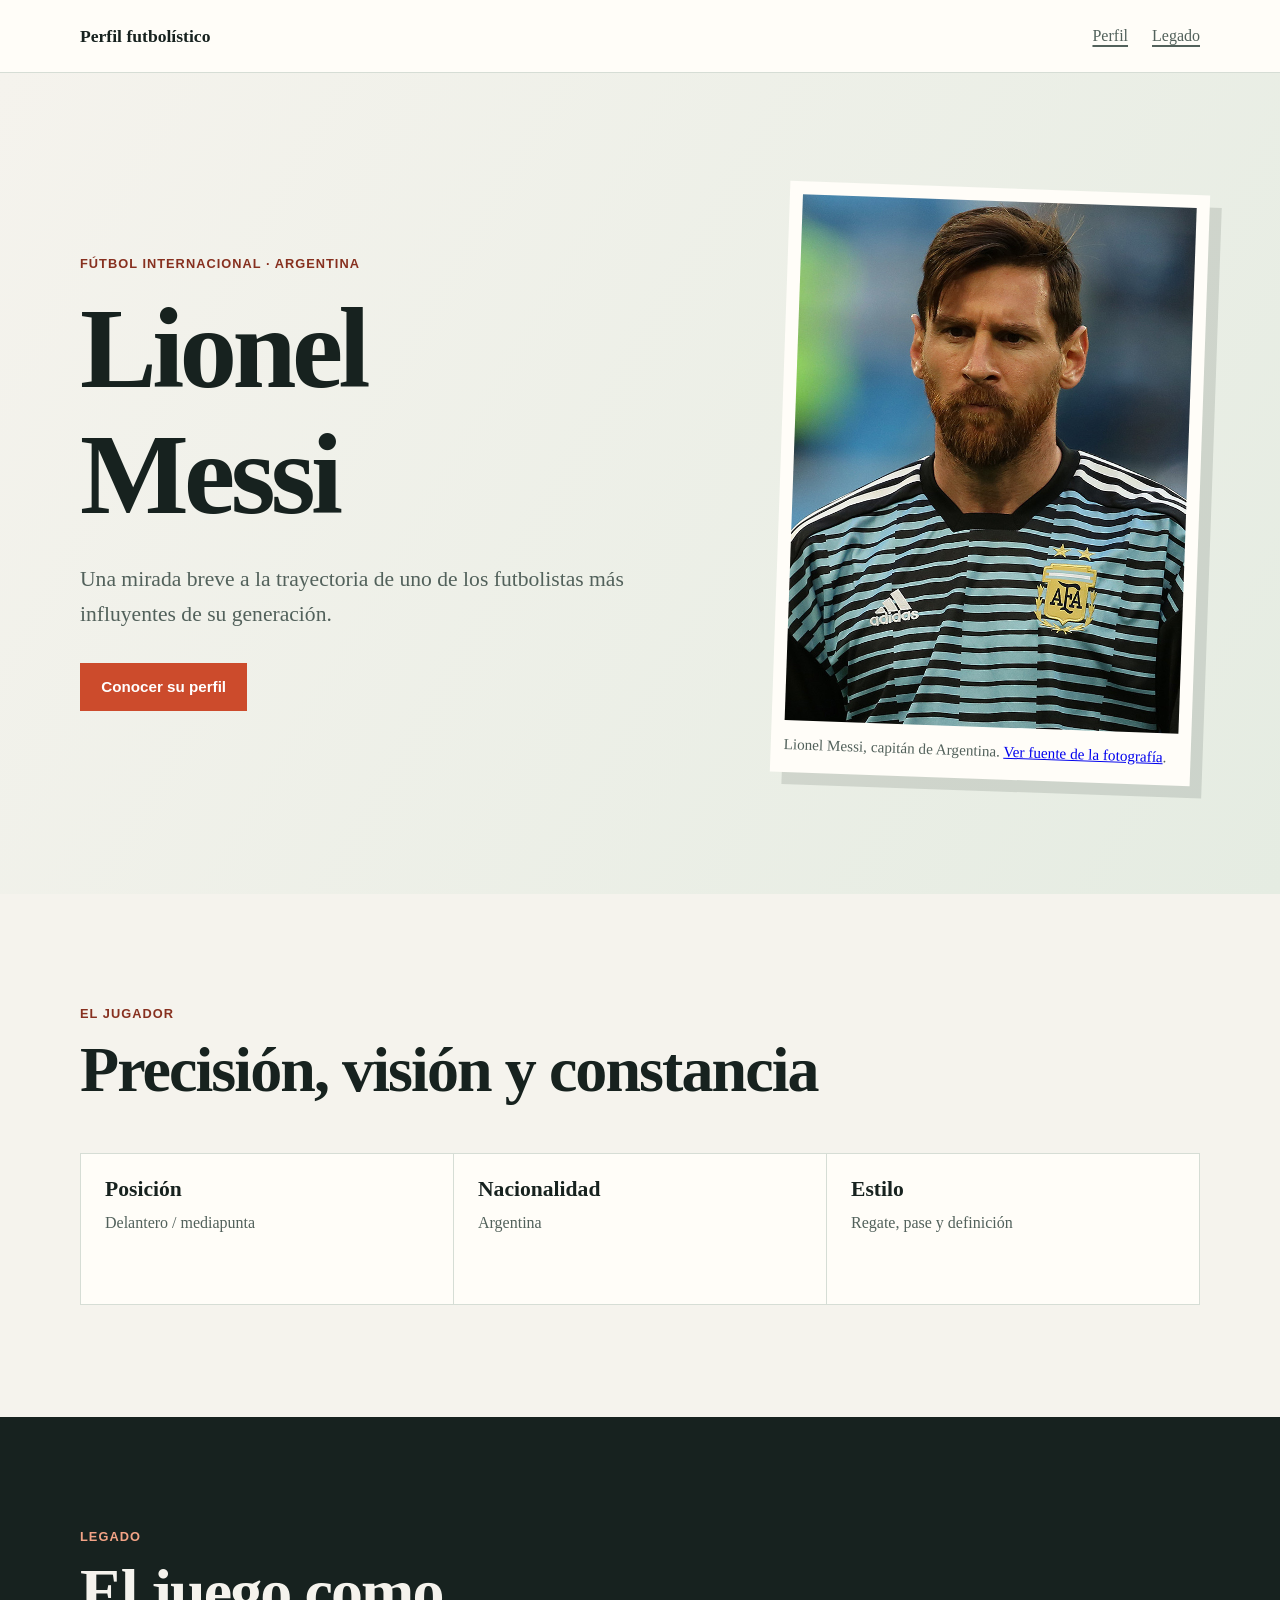
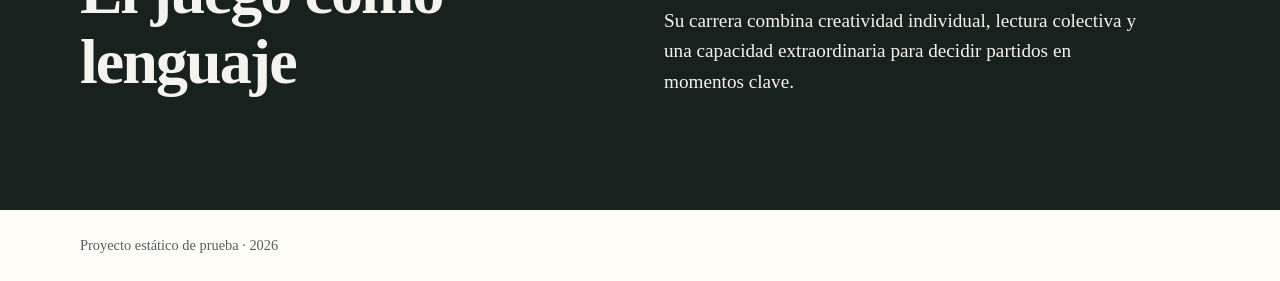
==== index.html @ f81ee42d "Añadir portada para GitHub Pages" ====
<!doctype html>
<html lang="es">
<head>
  <meta charset="utf-8">
  <meta name="viewport" content="width=device-width, initial-scale=1">
  <meta http-equiv="refresh" content="0; url=prueba1/">
  <title>PRUEBAGIT | Página principal</title>
</head>
<body>
  <main>
    <p>Abriendo la página de Lionel Messi...</p>
    <p><a href="prueba1/">Continuar a la página</a></p>
  </main>
</body>
</html>
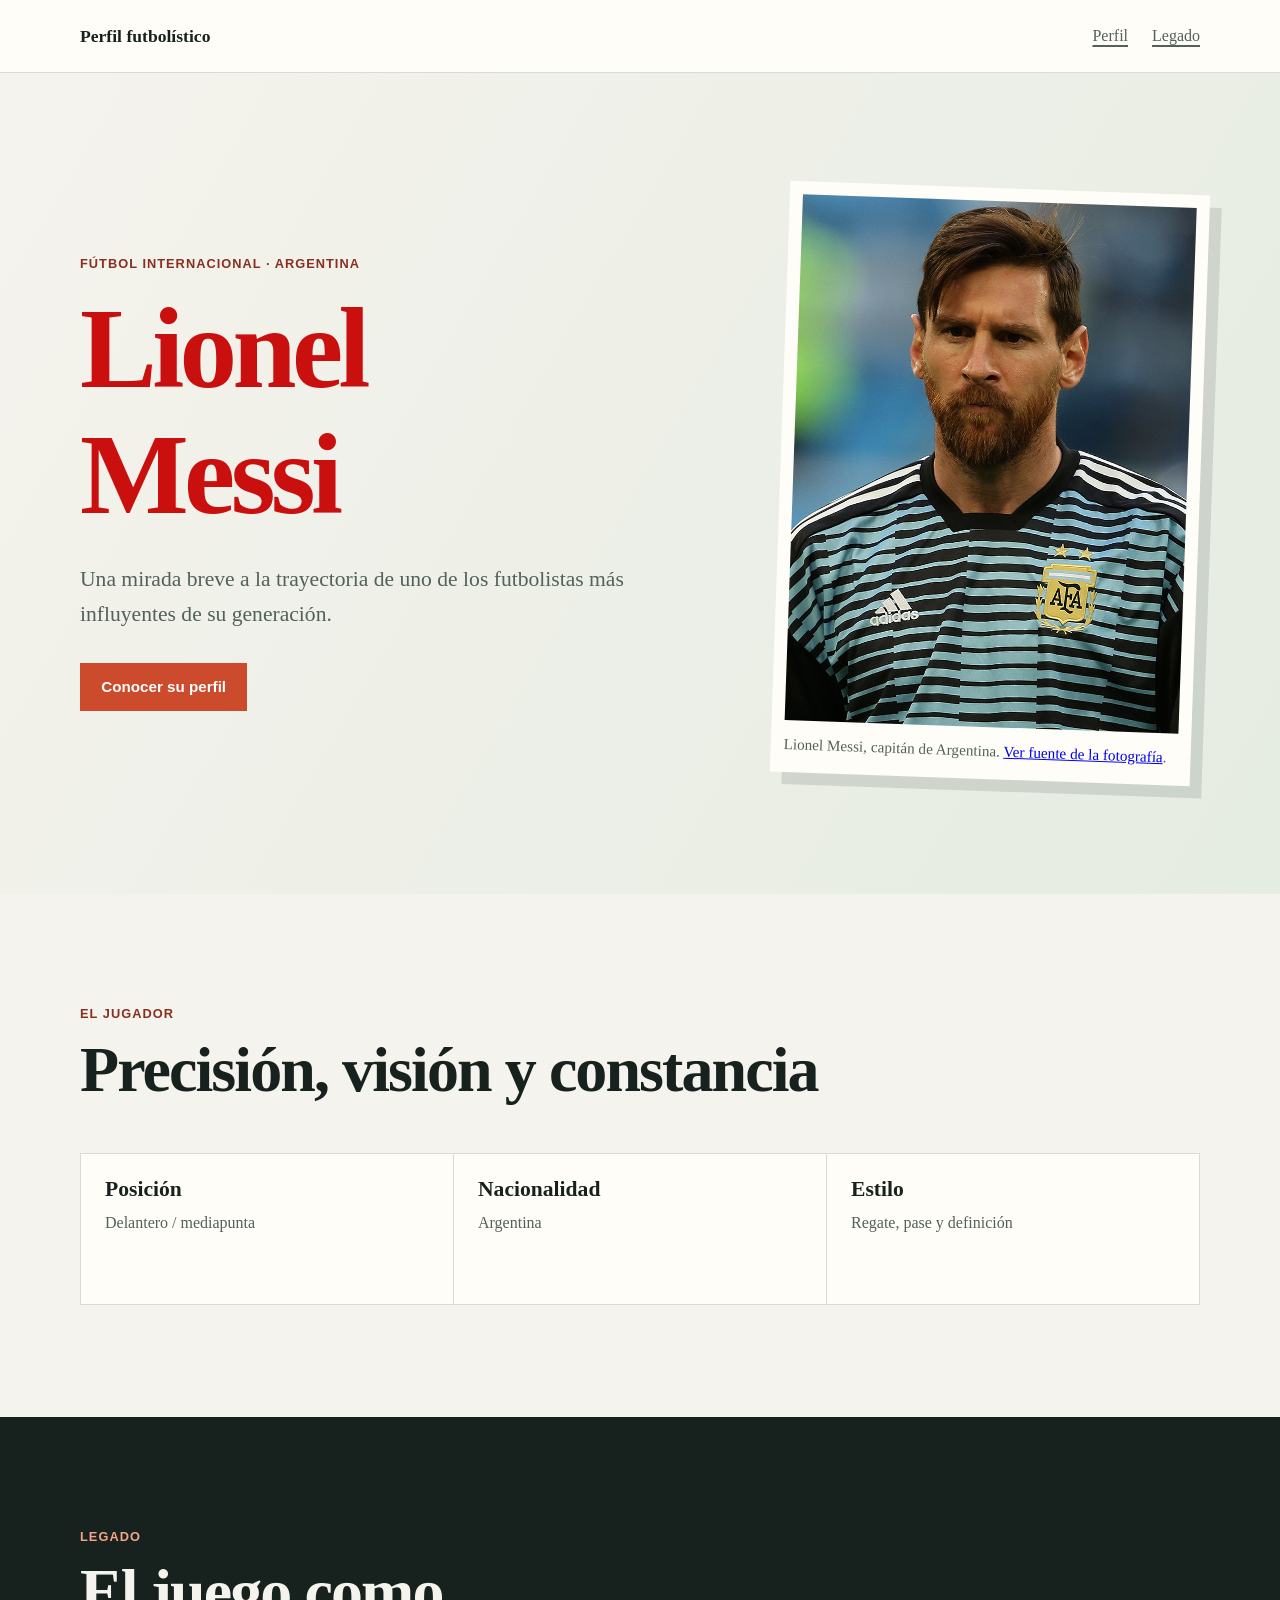
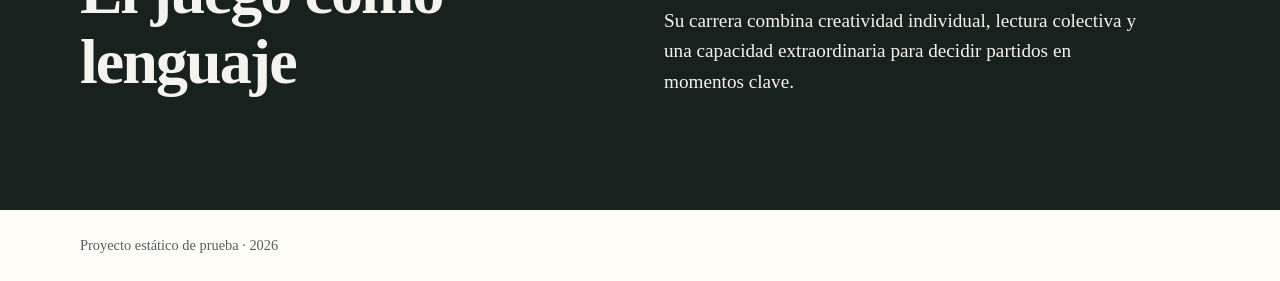
==== commit e5b607d0: "Publicar sitio completo en la raíz" ====
--- a/index.html
+++ b/index.html
@@ -3,13 +3,73 @@
 <head>
   <meta charset="utf-8">
   <meta name="viewport" content="width=device-width, initial-scale=1">
-  <meta http-equiv="refresh" content="0; url=prueba1/">
-  <title>PRUEBAGIT | Página principal</title>
+  <meta name="description" content="Perfil breve de Lionel Messi, futbolista argentino.">
+  <title>Lionel Messi | Perfil futbolístico</title>
+  <link rel="stylesheet" href="styles.css">
 </head>
 <body>
+  <header class="site-header">
+    <div class="container header-content">
+      <a class="brand" href="index.html" aria-label="Inicio de Perfil futbolístico">Perfil futbolístico</a>
+      <nav aria-label="Navegación principal">
+        <a href="#perfil">Perfil</a>
+        <a href="#legado">Legado</a>
+      </nav>
+    </div>
+  </header>
+
   <main>
-    <p>Abriendo la página de Lionel Messi...</p>
-    <p><a href="prueba1/">Continuar a la página</a></p>
+    <section class="hero" aria-labelledby="page-title">
+      <div class="container hero-grid">
+        <div class="hero-copy">
+          <p class="eyebrow">Fútbol internacional · Argentina</p>
+          <h1 id="page-title">Lionel Messi</h1>
+          <p class="intro">Una mirada breve a la trayectoria de uno de los futbolistas más influyentes de su generación.</p>
+          <a class="button" href="#perfil">Conocer su perfil</a>
+        </div>
+        <figure class="player-image">
+          <img src="assets/lionel-messi.jpg" alt="Lionel Messi con la camiseta de la selección argentina durante un partido" width="701" height="1000">
+          <figcaption>Lionel Messi, capitán de Argentina. <a href="https://commons.wikimedia.org/wiki/File:Lionel_Messi_20180626.jpg" rel="noopener noreferrer">Ver fuente de la fotografía</a>.</figcaption>
+        </figure>
+      </div>
+    </section>
+
+    <section id="perfil" class="profile-section" aria-labelledby="profile-title">
+      <div class="container">
+        <p class="eyebrow">El jugador</p>
+        <h2 id="profile-title">Precisión, visión y constancia</h2>
+        <div class="facts-grid">
+          <article class="fact">
+            <h3>Posición</h3>
+            <p>Delantero / mediapunta</p>
+          </article>
+          <article class="fact">
+            <h3>Nacionalidad</h3>
+            <p>Argentina</p>
+          </article>
+          <article class="fact">
+            <h3>Estilo</h3>
+            <p>Regate, pase y definición</p>
+          </article>
+        </div>
+      </div>
+    </section>
+
+    <section id="legado" class="legacy-section" aria-labelledby="legacy-title">
+      <div class="container legacy-content">
+        <div>
+          <p class="eyebrow">Legado</p>
+          <h2 id="legacy-title">El juego como lenguaje</h2>
+        </div>
+        <p>Su carrera combina creatividad individual, lectura colectiva y una capacidad extraordinaria para decidir partidos en momentos clave.</p>
+      </div>
+    </section>
   </main>
+
+  <footer class="site-footer">
+    <div class="container">
+      <p>Proyecto estático de prueba · 2026</p>
+    </div>
+  </footer>
 </body>
 </html>
--- a/styles.css
+++ b/styles.css
@@ -0,0 +1,68 @@
+:root {
+  color-scheme: light;
+  --ink: #17221f;
+  --muted: #52615b;
+  --paper: #f5f3ed;
+  --surface: #fffdf8;
+  --line: #d6ddd5;
+  --accent: #cc4b2c;
+  --accent-dark: #87301f;
+  --max-width: 1120px;
+}
+
+* { box-sizing: border-box; }
+html { scroll-behavior: smooth; }
+body {
+  margin: 0;
+  color: var(--ink);
+  background: var(--paper);
+  font-family: Georgia, 'Times New Roman', serif;
+  line-height: 1.6;
+}
+
+.container { width: min(var(--max-width), calc(100% - 3rem)); margin: 0 auto; }
+.site-header { border-bottom: 1px solid var(--line); background: var(--surface); }
+.header-content { display: flex; align-items: center; justify-content: space-between; min-height: 72px; gap: 2rem; }
+.brand { color: var(--ink); font-size: 1.1rem; font-weight: 700; text-decoration: none; }
+nav { display: flex; gap: 1.5rem; }
+nav a { color: var(--muted); text-decoration-thickness: .12em; text-underline-offset: .25em; }
+nav a:hover, nav a:focus-visible { color: var(--accent-dark); }
+
+.hero { padding: clamp(4rem, 9vw, 8rem) 0; background: linear-gradient(120deg, #f5f3ed 0%, #e5ece2 100%); }
+.hero-grid { display: grid; grid-template-columns: 1fr minmax(280px, 420px); align-items: center; gap: clamp(2rem, 7vw, 7rem); }
+.eyebrow { margin: 0 0 .8rem; color: var(--accent-dark); font: 700 .8rem/1.2 Arial, sans-serif; letter-spacing: .08em; text-transform: uppercase; }
+h1, h2, h3 { line-height: 1.1; }
+h1 { max-width: 9ch; margin: 0; font-size: clamp(3.6rem, 9vw, 7.5rem); color: #ca0f0f; letter-spacing: -.04em; }
+h2 { margin: 0; font-size: clamp(2.2rem, 5vw, 4rem); letter-spacing: -.03em; }
+h3 { margin: 0 0 .5rem; font-size: 1.35rem; }
+.intro { max-width: 34rem; margin: 1.5rem 0 2rem; color: var(--muted); font-size: clamp(1.1rem, 2vw, 1.35rem); }
+.button { display: inline-block; padding: .8rem 1.2rem; color: #fff; background: var(--accent); font: 700 .95rem/1.2 Arial, sans-serif; text-decoration: none; border: 2px solid var(--accent); }
+.button:hover, .button:focus-visible { background: var(--accent-dark); border-color: var(--accent-dark); }
+.player-image { margin: 0; padding: .8rem .8rem 1rem; background: var(--surface); box-shadow: 12px 12px 0 rgba(23, 34, 31, .12); transform: rotate(2deg); }
+.player-image img { display: block; width: 100%; height: auto; aspect-ratio: 3 / 4; object-fit: cover; }
+figcaption { margin-top: .75rem; color: var(--muted); font-size: .95rem; }
+.profile-section, .legacy-section { padding: clamp(4rem, 9vw, 7rem) 0; }
+.facts-grid { display: grid; grid-template-columns: repeat(3, 1fr); gap: 1px; margin-top: 3rem; background: var(--line); border: 1px solid var(--line); }
+.fact { min-height: 150px; padding: 1.5rem; background: var(--surface); }
+.fact p { margin: 0; color: var(--muted); }
+.legacy-section { color: #f5f3ed; background: var(--ink); }
+.legacy-content { display: grid; grid-template-columns: 1fr 1fr; gap: 3rem; align-items: end; }
+.legacy-content .eyebrow { color: #f3a386; }
+.legacy-content > p { max-width: 30rem; margin: 0; font-size: 1.2rem; }
+.site-footer { padding: 1.5rem 0; color: var(--muted); background: var(--surface); font-size: .9rem; }
+.site-footer p { margin: 0; }
+:focus-visible { outline: 3px solid #1b6a9b; outline-offset: 4px; }
+
+@media (max-width: 700px) {
+  .container { width: min(var(--max-width), calc(100% - 2rem)); }
+  .header-content { align-items: flex-start; flex-direction: column; justify-content: center; padding: 1rem 0; gap: .6rem; }
+  nav { gap: 1rem; }
+  .hero-grid, .legacy-content { grid-template-columns: 1fr; }
+  .player-image { max-width: 360px; margin: 0 auto; }
+  .facts-grid { grid-template-columns: 1fr; }
+}
+
+@media (prefers-reduced-motion: reduce) {
+  html { scroll-behavior: auto; }
+  *, *::before, *::after { transition-duration: .01ms !important; animation-duration: .01ms !important; }
+}
